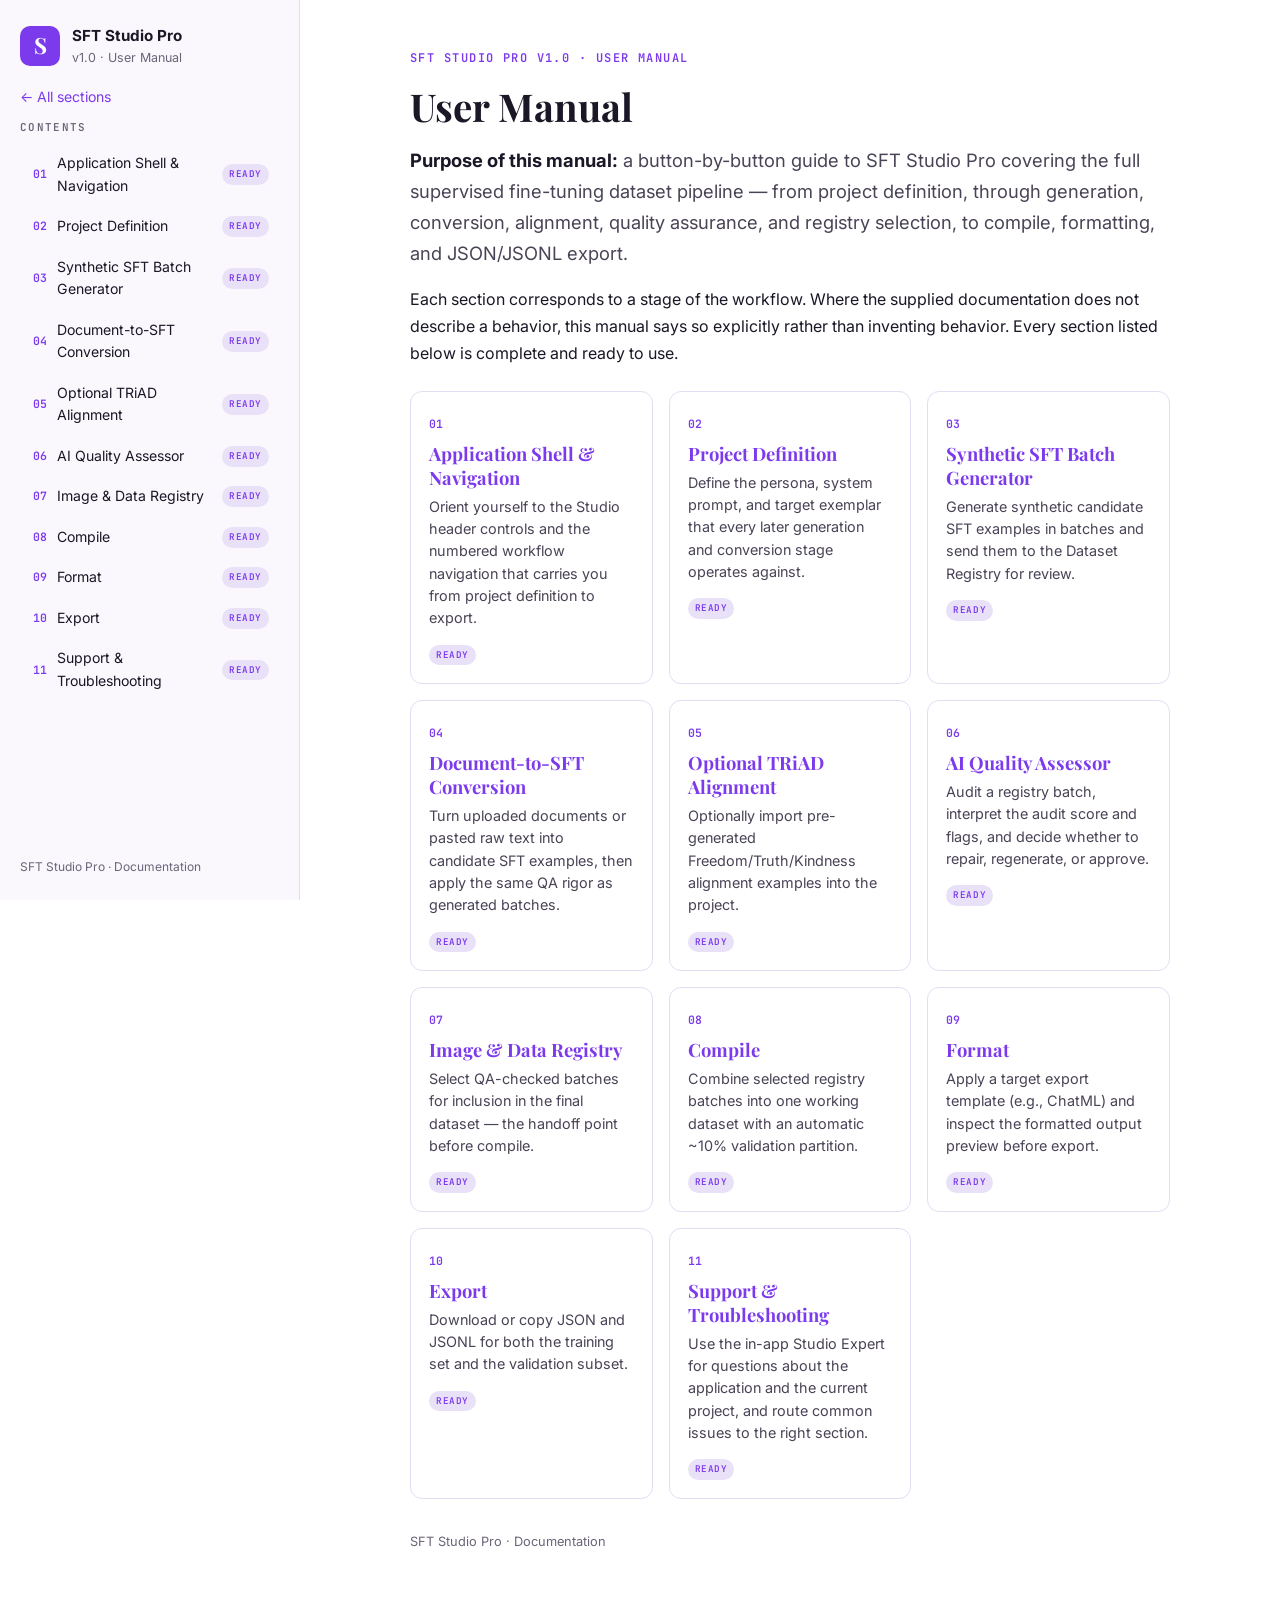
==== index.html @ d0ab79ea "Publish site created with Kloak" ====
<!doctype html>
<html lang="en">
<head>
  <meta charset="utf-8">
  <meta name="viewport" content="width=device-width, initial-scale=1">
  <title>SFT Studio Pro v1.0 · User Manual</title>
  <meta name="description" content="SFT Studio Pro v1.0 user manual: the complete button-by-button guide to the SFT dataset pipeline, from project definition to JSON/JSONL export.">
  <link rel="icon" href="favicon.svg" type="image/svg+xml">
  <link rel="preconnect" href="https://fonts.googleapis.com">
  <link rel="preconnect" href="https://fonts.gstatic.com" crossorigin>
  <link href="https://fonts.googleapis.com/css2?family=Playfair+Display:wght@600;700;800&family=Inter:wght@400;500;600;700&family=JetBrains+Mono:wght@500;600&display=swap" rel="stylesheet">
  <link rel="stylesheet" href="css/style.css">
  <script src="js/main.js" defer></script>
</head>
<body>
  <a class="skip" href="#content">Skip to content</a>

  <!-- Mobile top bar (visible < 1024px) -->
  <header class="mobile-bar">
    <button class="menu-btn" id="menuBtn" aria-expanded="false" aria-controls="sidebar">
      <svg viewBox="0 0 20 20" width="16" height="16" aria-hidden="true"><path d="M2 5h16M2 10h16M2 15h16" stroke="currentColor" stroke-width="2" stroke-linecap="round"/></svg>
      <span>Menu</span>
    </button>
    <span class="mobile-brand">SFT STUDIO PRO <em>v1.0</em></span>
  </header>
  <div class="backdrop" id="backdrop" hidden></div>

  <!-- Sidebar navigation -->
  <aside class="sidebar" id="sidebar">
    <div class="brand">
      <span class="brand-mark" aria-hidden="true">S</span>
      <div class="brand-text">
        <span class="brand-name">SFT Studio Pro</span>
        <span class="brand-sub">v1.0 · User Manual</span>
      </div>
    </div>

    <a class="home-link" href="index.html">← All sections</a>

    <nav class="nav" aria-label="Manual sections">
      <p class="nav-label">Contents</p>
      <ol class="nav-list">
        <li><a href="section-1.html"><span class="nav-num">01</span><span class="nav-title">Application Shell &amp; Navigation</span><span class="pill pill-done">Ready</span></a></li>
        <li><a href="section-2.html"><span class="nav-num">02</span><span class="nav-title">Project Definition</span><span class="pill pill-done">Ready</span></a></li>
        <li><a href="section-3.html"><span class="nav-num">03</span><span class="nav-title">Synthetic SFT Batch Generator</span><span class="pill pill-done">Ready</span></a></li>
        <li><a href="section-4.html"><span class="nav-num">04</span><span class="nav-title">Document-to-SFT Conversion</span><span class="pill pill-done">Ready</span></a></li>
        <li><a href="section-5.html"><span class="nav-num">05</span><span class="nav-title">Optional TRiAD Alignment</span><span class="pill pill-done">Ready</span></a></li>
        <li><a href="section-6.html"><span class="nav-num">06</span><span class="nav-title">AI Quality Assessor</span><span class="pill pill-done">Ready</span></a></li>
        <li><a href="section-7.html"><span class="nav-num">07</span><span class="nav-title">Image &amp; Data Registry</span><span class="pill pill-done">Ready</span></a></li>
        <li><a href="section-8.html"><span class="nav-num">08</span><span class="nav-title">Compile</span><span class="pill pill-done">Ready</span></a></li>
        <li><a href="section-9.html"><span class="nav-num">09</span><span class="nav-title">Format</span><span class="pill pill-done">Ready</span></a></li>
        <li><a href="section-10.html"><span class="nav-num">10</span><span class="nav-title">Export</span><span class="pill pill-done">Ready</span></a></li>
        <li><a href="section-11.html"><span class="nav-num">11</span><span class="nav-title">Support &amp; Troubleshooting</span><span class="pill pill-done">Ready</span></a></li>
      </ol>
    </nav>

    <p class="sidebar-foot">SFT Studio Pro · Documentation</p>
  </aside>

  <div class="page">
    <main id="content">
      <article class="doc">
        <p class="eyebrow">SFT Studio Pro v1.0 · User Manual</p>
        <h1>User Manual</h1>

        <p class="lede"><strong>Purpose of this manual:</strong> a button-by-button guide to SFT Studio Pro covering the full supervised fine-tuning dataset pipeline — from project definition, through generation, conversion, alignment, quality assurance, and registry selection, to compile, formatting, and JSON/JSONL export.</p>

        <p>Each section corresponds to a stage of the workflow. Where the supplied documentation does not describe a behavior, this manual says so explicitly rather than inventing behavior. Every section listed below is complete and ready to use.</p>

        <div class="section-grid">
          <a class="section-card" href="section-1.html">
            <span class="nav-num">01</span>
            <h2>Application Shell &amp; Navigation</h2>
            <p>Orient yourself to the Studio header controls and the numbered workflow navigation that carries you from project definition to export.</p>
            <span class="pill pill-done">Ready</span>
          </a>
          <a class="section-card" href="section-2.html">
            <span class="nav-num">02</span>
            <h2>Project Definition</h2>
            <p>Define the persona, system prompt, and target exemplar that every later generation and conversion stage operates against.</p>
            <span class="pill pill-done">Ready</span>
          </a>
          <a class="section-card" href="section-3.html">
            <span class="nav-num">03</span>
            <h2>Synthetic SFT Batch Generator</h2>
            <p>Generate synthetic candidate SFT examples in batches and send them to the Dataset Registry for review.</p>
            <span class="pill pill-done">Ready</span>
          </a>
          <a class="section-card" href="section-4.html">
            <span class="nav-num">04</span>
            <h2>Document-to-SFT Conversion</h2>
            <p>Turn uploaded documents or pasted raw text into candidate SFT examples, then apply the same QA rigor as generated batches.</p>
            <span class="pill pill-done">Ready</span>
          </a>
          <a class="section-card" href="section-5.html">
            <span class="nav-num">05</span>
            <h2>Optional TRiAD Alignment</h2>
            <p>Optionally import pre-generated Freedom/Truth/Kindness alignment examples into the project.</p>
            <span class="pill pill-done">Ready</span>
          </a>
          <a class="section-card" href="section-6.html">
            <span class="nav-num">06</span>
            <h2>AI Quality Assessor</h2>
            <p>Audit a registry batch, interpret the audit score and flags, and decide whether to repair, regenerate, or approve.</p>
            <span class="pill pill-done">Ready</span>
          </a>
          <a class="section-card" href="section-7.html">
            <span class="nav-num">07</span>
            <h2>Image &amp; Data Registry</h2>
            <p>Select QA-checked batches for inclusion in the final dataset — the handoff point before compile.</p>
            <span class="pill pill-done">Ready</span>
          </a>
          <a class="section-card" href="section-8.html">
            <span class="nav-num">08</span>
            <h2>Compile</h2>
            <p>Combine selected registry batches into one working dataset with an automatic ~10% validation partition.</p>
            <span class="pill pill-done">Ready</span>
          </a>
          <a class="section-card" href="section-9.html">
            <span class="nav-num">09</span>
            <h2>Format</h2>
            <p>Apply a target export template (e.g., ChatML) and inspect the formatted output preview before export.</p>
            <span class="pill pill-done">Ready</span>
          </a>
          <a class="section-card" href="section-10.html">
            <span class="nav-num">10</span>
            <h2>Export</h2>
            <p>Download or copy JSON and JSONL for both the training set and the validation subset.</p>
            <span class="pill pill-done">Ready</span>
          </a>
          <a class="section-card" href="section-11.html">
            <span class="nav-num">11</span>
            <h2>Support &amp; Troubleshooting</h2>
            <p>Use the in-app Studio Expert for questions about the application and the current project, and route common issues to the right section.</p>
            <span class="pill pill-done">Ready</span>
          </a>
        </div>

        <p class="doc-foot">SFT Studio Pro · Documentation</p>
      </article>
    </main>
  </div>
</body>
</html>
---- css/style.css ----
/* SFT Studio Pro v1.0 — User Manual stylesheet */

:root {
  --purple: #7c3aed;
  --purple-dark: #6d28d9;
  --lav-50: #faf8fd;
  --lav-100: #f3eefb;
  --lav-200: #e9e1f7;
  --ink: #1b1726;
  --ink-2: #4a4356;
  --ink-3: #6b6478;
  --border: #e4ddf2;
  --sidebar-w: 300px;
  --mono: "JetBrains Mono", ui-monospace, SFMono-Regular, Menlo, Consolas, monospace;
  --serif: "Playfair Display", Georgia, "Times New Roman", serif;
  --sans: "Inter", system-ui, -apple-system, "Segoe UI", sans-serif;
}

*, *::before, *::after { box-sizing: border-box; }

html { scroll-behavior: smooth; }

body {
  margin: 0;
  font-family: var(--sans);
  color: var(--ink);
  background: #ffffff;
  line-height: 1.6;
}

/* ---------- Skip link ---------- */
.skip {
  position: absolute;
  top: 0;
  left: 0;
  z-index: 100;
  padding: 10px 16px;
  background: var(--purple);
  color: #ffffff;
  font-family: var(--mono);
  font-size: 0.8rem;
  text-decoration: none;
  transform: translateY(-110%);
  transition: transform 0.15s ease;
}
.skip:focus { transform: translateY(0); }

/* ---------- Mobile bar ---------- */
.mobile-bar { display: none; }

@media (max-width: 1023px) {
  .mobile-bar {
    display: flex;
    position: fixed;
    top: 0;
    left: 0;
    right: 0;
    z-index: 50;
    align-items: center;
    gap: 12px;
    padding: 10px 16px;
    background: #ffffff;
    border-bottom: 1px solid var(--border);
  }
}

.menu-btn {
  display: inline-flex;
  align-items: center;
  gap: 8px;
  padding: 6px 10px;
  border: 1px solid var(--border);
  border-radius: 8px;
  background: var(--lav-100);
  color: var(--ink);
  font-family: inherit;
  font-size: 0.85rem;
  cursor: pointer;
}

.mobile-brand {
  font-family: var(--mono);
  font-size: 0.75rem;
  letter-spacing: 0.08em;
  color: var(--ink);
}
.mobile-brand em {
  font-style: normal;
  color: var(--purple);
}

/* ---------- Backdrop (mobile sidebar scrim) ---------- */
.backdrop { display: none; }

@media (max-width: 1023px) {
  .backdrop {
    position: fixed;
    inset: 0;
    z-index: 60;
    display: block;
    background: rgba(27, 23, 38, 0.4);
  }
  .backdrop[hidden] { display: none; }
}

/* ---------- Sidebar ---------- */
.sidebar {
  position: fixed;
  top: 0;
  left: 0;
  bottom: 0;
  width: var(--sidebar-w);
  z-index: 70;
  display: flex;
  flex-direction: column;
  padding: 24px 20px;
  background: var(--lav-50);
  border-right: 1px solid var(--border);
  overflow-y: auto;
}

@media (max-width: 1023px) {
  .sidebar {
    transform: translateX(-100%);
    transition: transform 0.25s ease;
  }
  body.sidebar-open .sidebar {
    transform: translateX(0);
    box-shadow: 0 10px 40px rgba(27, 23, 38, 0.2);
  }
}

.brand {
  display: flex;
  align-items: center;
  gap: 12px;
}

.brand-mark {
  flex: none;
  width: 40px;
  height: 40px;
  display: grid;
  place-items: center;
  border-radius: 10px;
  background: var(--purple);
  color: #ffffff;
  font-family: var(--serif);
  font-weight: 700;
  font-size: 1.4rem;
}

.brand-text {
  display: flex;
  flex-direction: column;
  min-width: 0;
}

.brand-name {
  font-weight: 700;
  font-size: 0.95rem;
  white-space: nowrap;
}

.brand-sub {
  font-size: 0.78rem;
  color: var(--ink-3);
}

.home-link {
  display: inline-block;
  margin: 18px 0 10px;
  font-size: 0.88rem;
  color: var(--purple);
  text-decoration: none;
}
.home-link:hover { text-decoration: underline; }

.nav-label {
  margin: 0 0 8px;
  font-family: var(--mono);
  font-size: 0.68rem;
  font-weight: 600;
  letter-spacing: 0.12em;
  text-transform: uppercase;
  color: var(--ink-3);
}

.nav-list {
  list-style: none;
  margin: 0;
  padding: 0;
  display: flex;
  flex-direction: column;
  gap: 2px;
}

.nav-list a,
.nav-list .nav-item {
  display: flex;
  align-items: center;
  gap: 10px;
  padding: 8px 10px;
  border-left: 3px solid transparent;
  border-radius: 8px;
  color: var(--ink);
  font-size: 0.88rem;
  text-decoration: none;
}

.nav-list a:hover { background: var(--lav-100); }

.nav-list a.active {
  background: var(--lav-200);
  border-left-color: var(--purple);
  font-weight: 600;
}

.nav-num {
  flex: none;
  font-family: var(--mono);
  font-size: 0.72rem;
  font-weight: 600;
  color: var(--purple);
}

.nav-title { flex: 1 1 auto; }

.pill {
  flex: none;
  font-family: var(--mono);
  font-size: 0.58rem;
  font-weight: 600;
  letter-spacing: 0.06em;
  text-transform: uppercase;
  padding: 2px 6px;
  border-radius: 999px;
  border: 1px solid var(--border);
  background: #ffffff;
  color: var(--ink-3);
}

.pill-done {
  background: var(--lav-200);
  border-color: transparent;
  color: var(--purple);
}

.sidebar-foot {
  margin: auto 0 0;
  padding-top: 24px;
  font-size: 0.75rem;
  color: var(--ink-3);
}

/* ---------- Page / document ---------- */
.page {
  margin-left: var(--sidebar-w);
  padding: 48px 40px 96px;
}

@media (max-width: 1023px) {
  .page {
    margin-left: 0;
    padding: 88px 20px 72px;
  }
}

.doc {
  max-width: 760px;
  margin: 0 auto;
  counter-reset: fig;
}

.eyebrow {
  margin: 0 0 8px;
  font-family: var(--mono);
  font-size: 0.75rem;
  font-weight: 600;
  letter-spacing: 0.12em;
  text-transform: uppercase;
  color: var(--purple);
}

.doc h1 {
  margin: 0 0 16px;
  font-family: var(--serif);
  font-weight: 700;
  font-size: 2.4rem;
  line-height: 1.15;
}

.doc h2 {
  margin: 48px 0 12px;
  font-family: var(--serif);
  font-weight: 700;
  font-size: 1.5rem;
  line-height: 1.25;
}

.doc p {
  margin: 0 0 16px;
  line-height: 1.7;
}

.doc ul {
  margin: 0 0 16px;
  padding-left: 22px;
  line-height: 1.7;
}

.doc a { color: var(--purple); }
.doc a:hover { color: var(--purple-dark); }

.lede {
  font-size: 1.15rem;
  color: var(--ink-2);
  line-height: 1.6;
}
.lede strong { color: var(--ink); }

/* ---------- Callouts ---------- */
.callout {
  margin: 0 0 20px;
  padding: 16px 18px;
  background: var(--lav-100);
  border-left: 4px solid var(--purple);
  border-radius: 8px;
}
.callout p:last-child { margin-bottom: 0; }

.kicker {
  margin: 0 0 6px;
  font-family: var(--mono);
  font-size: 0.68rem;
  font-weight: 600;
  letter-spacing: 0.1em;
  text-transform: uppercase;
  color: var(--purple);
}

/* ---------- Control cards ---------- */
.control {
  margin: 0 0 16px;
  padding: 18px 20px;
  background: #ffffff;
  border: 1px solid var(--border);
  border-radius: 10px;
}
.control h3 {
  margin: 0 0 6px;
  font-family: var(--serif);
  font-weight: 700;
  font-size: 1.1rem;
}
.control p:last-child { margin-bottom: 0; }

/* ---------- Figures ---------- */
.figure {
  margin: 24px 0 32px;
  background: #ffffff;
  border: 1px solid var(--border);
  border-radius: 12px;
  overflow: hidden;
}
.figure-media {
  padding: 16px;
  background: var(--lav-50);
}
.figure-media img {
  display: block;
  width: 100%;
  height: auto;
  background: #ffffff;
  border: 1px solid var(--border);
  border-radius: 6px;
}
.figure figcaption {
  padding: 12px 16px;
  font-size: 0.85rem;
  color: var(--ink-2);
  line-height: 1.55;
}
.fig-num { counter-increment: fig; }
.fig-num::before {
  content: "Figure " counter(fig) " · ";
  font-family: var(--mono);
  font-size: 0.78rem;
  font-weight: 600;
  color: var(--purple);
}
.src {
  font-family: var(--mono);
  font-size: 0.72rem;
  color: var(--ink-3);
}

/* ---------- Code samples ---------- */
pre.code {
  margin: 0 0 20px;
  padding: 18px 20px;
  background: var(--ink);
  color: #e8e4f3;
  border-radius: 10px;
  overflow-x: auto;
  font-family: var(--mono);
  font-size: 0.82rem;
  line-height: 1.55;
}
pre.code code { font-family: inherit; }

/* ---------- Index page section grid ---------- */
.section-grid {
  display: grid;
  grid-template-columns: repeat(auto-fill, minmax(240px, 1fr));
  gap: 16px;
  margin: 24px 0 32px;
}

.section-card {
  display: block;
  padding: 18px;
  background: #ffffff;
  border: 1px solid var(--border);
  border-radius: 12px;
  color: var(--ink);
  text-decoration: none;
  transition: transform 0.2s ease, border-color 0.2s ease, box-shadow 0.2s ease;
}
.section-card:hover {
  transform: translateY(-2px);
  border-color: var(--purple);
  box-shadow: 0 8px 24px rgba(124, 58, 237, 0.12);
}
.section-card h2 {
  margin: 6px 0 6px;
  font-family: var(--serif);
  font-weight: 700;
  font-size: 1.15rem;
  line-height: 1.3;
}
.section-card p {
  margin: 0 0 10px;
  font-size: 0.9rem;
  color: var(--ink-2);
  line-height: 1.55;
}
.section-card .pill { display: inline-block; }

.doc-foot {
  margin-top: 32px;
  font-size: 0.8rem;
  color: var(--ink-3);
}

/* ---------- Accessibility ---------- */
:focus-visible {
  outline: 2px solid var(--purple);
  outline-offset: 2px;
}

@media (prefers-reduced-motion: reduce) {
  html { scroll-behavior: auto; }
  *, *::before, *::after {
    transition: none !important;
  }
}
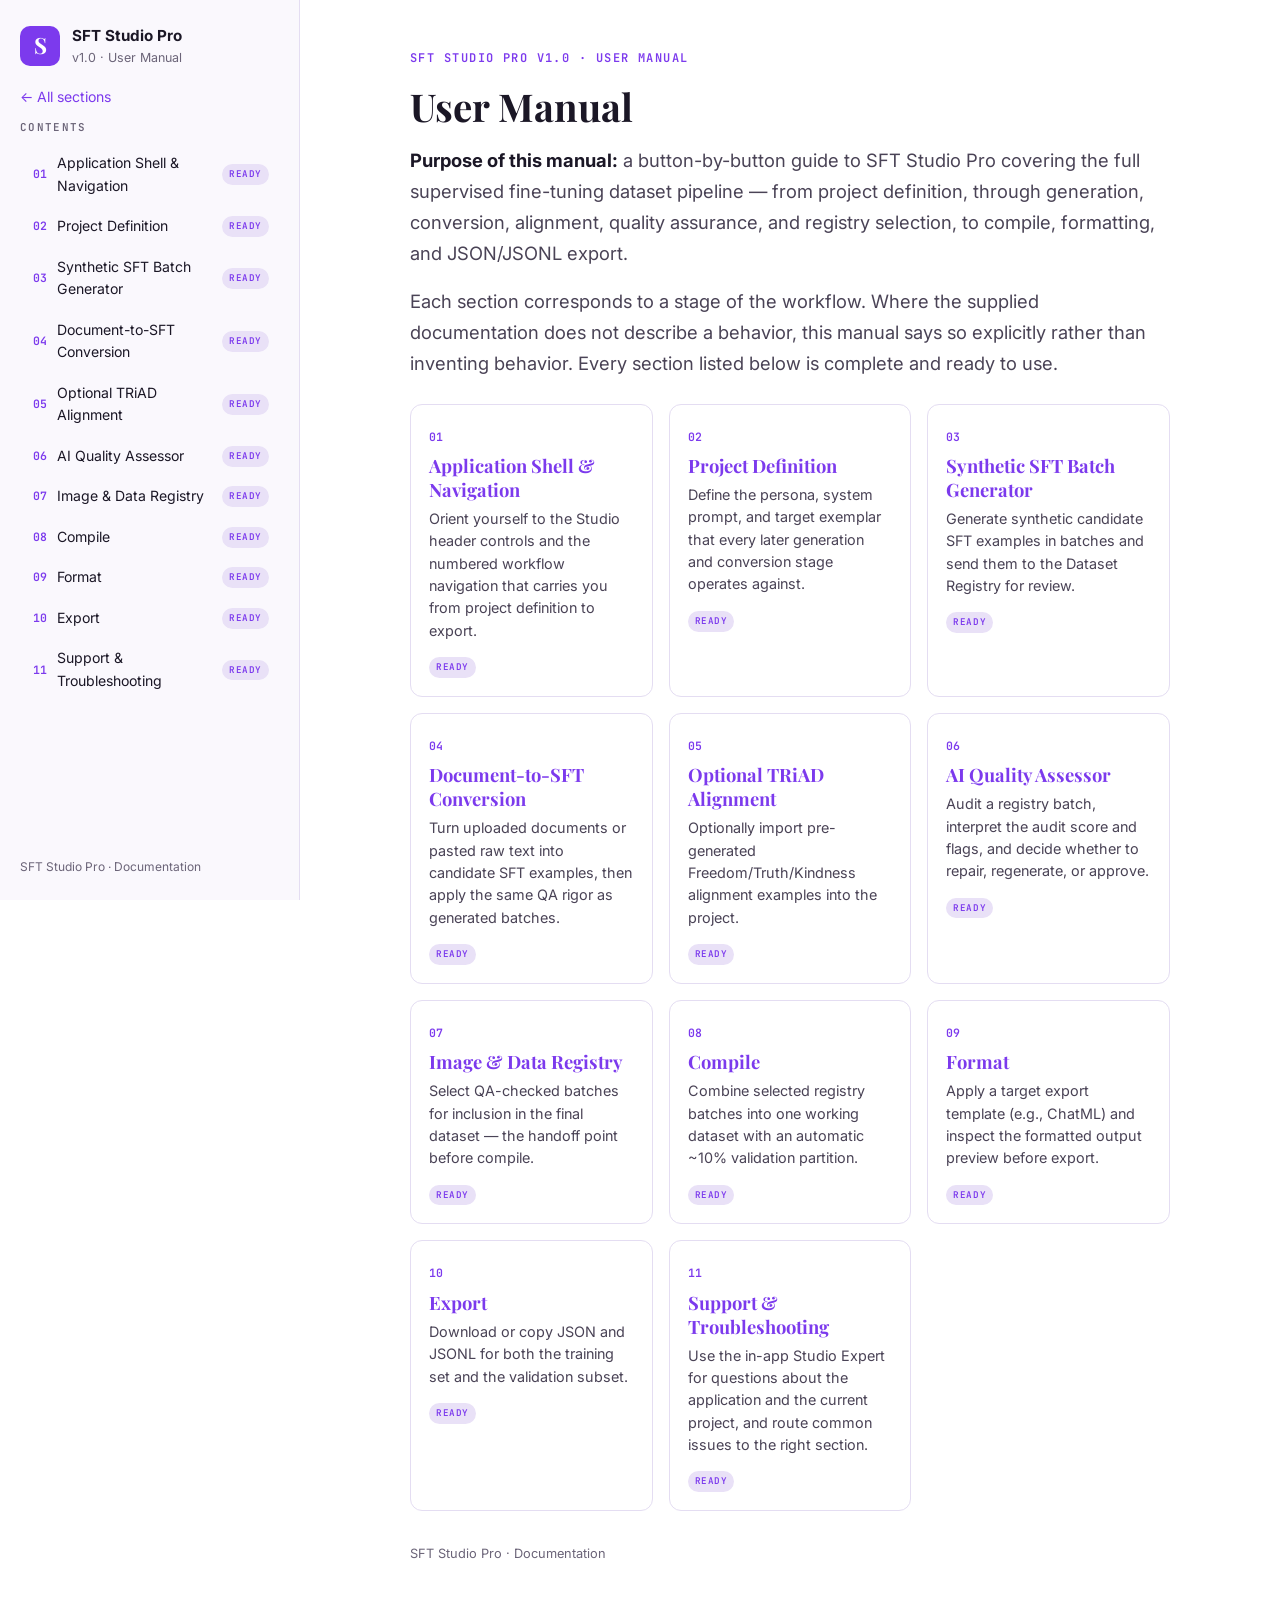
==== commit 4645af30: "Publish site created with Kloak" ====
--- a/index.html
+++ b/index.html
@@ -65,7 +65,7 @@
 
         <p class="lede"><strong>Purpose of this manual:</strong> a button-by-button guide to SFT Studio Pro covering the full supervised fine-tuning dataset pipeline — from project definition, through generation, conversion, alignment, quality assurance, and registry selection, to compile, formatting, and JSON/JSONL export.</p>
 
-        <p>Each section corresponds to a stage of the workflow. Where the supplied documentation does not describe a behavior, this manual says so explicitly rather than inventing behavior. Every section listed below is complete and ready to use.</p>
+        <p class="lede">Each section corresponds to a stage of the workflow. Where the supplied documentation does not describe a behavior, this manual says so explicitly rather than inventing behavior. Every section listed below is complete and ready to use.</p>
 
         <div class="section-grid">
           <a class="section-card" href="section-1.html">
